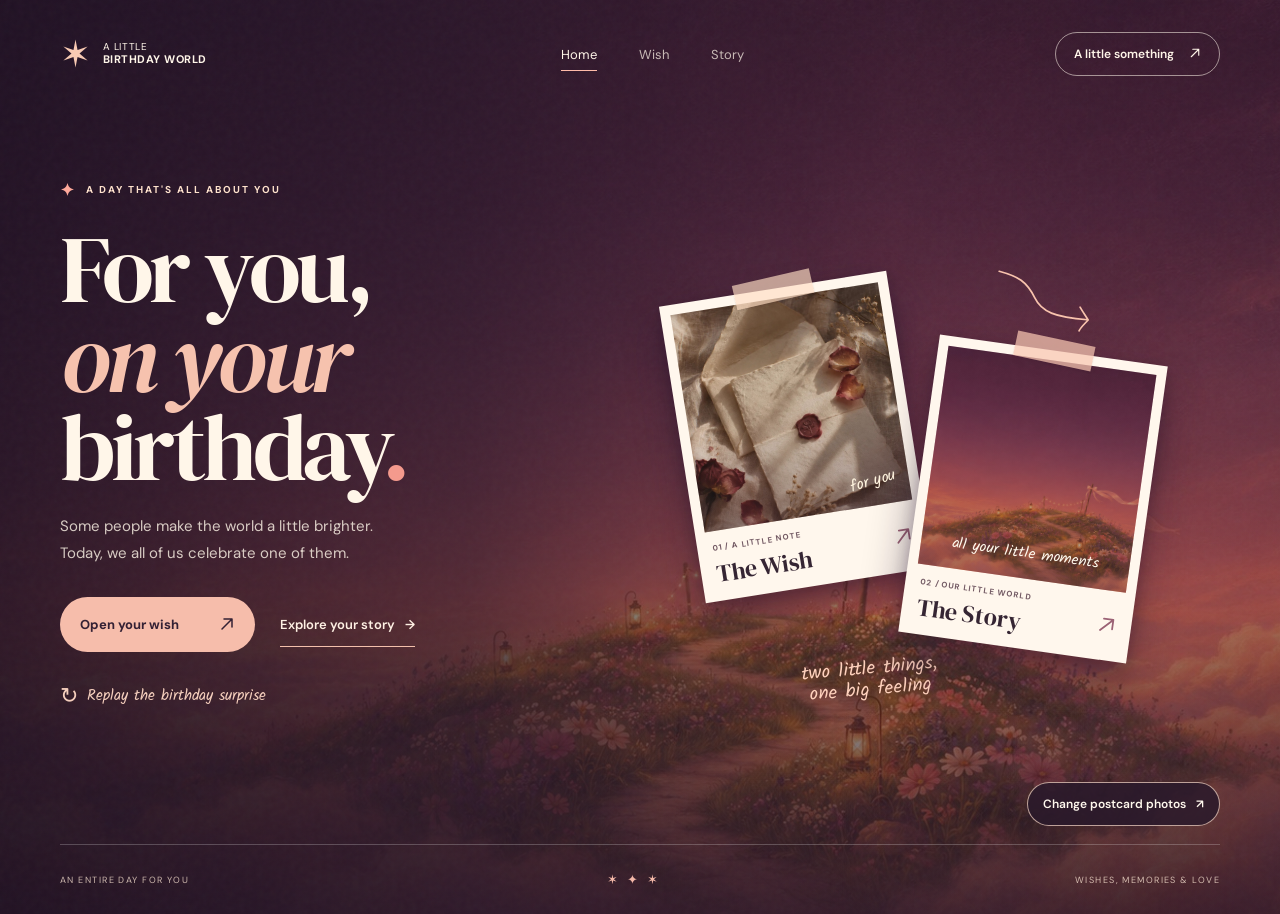
==== index.html @ e98e9b86 "Add birthday website" ====
<!doctype html>
<html lang="en">
<head>
  <meta charset="utf-8">
  <meta name="viewport" content="width=device-width, initial-scale=1">
  <meta name="theme-color" content="#251427">
  <meta name="description" content="A little birthday world, made for someone special.">
  <title>A Little Birthday World</title>
  <link rel="preconnect" href="https://fonts.googleapis.com">
  <link rel="preconnect" href="https://fonts.gstatic.com" crossorigin>
  <link href="https://fonts.googleapis.com/css2?family=DM+Serif+Display:ital@0;1&family=DM+Sans:wght@400;500;600;700&family=Kalam:wght@400;700&display=swap" rel="stylesheet">
  <script>
    // Show the opening film only on the first visit in this browser tab.
    try {
      if (sessionStorage.getItem('birthday-intro-polished-seen') !== 'yes') document.documentElement.classList.add('intro-pending');
    } catch (error) { document.documentElement.classList.add('intro-pending'); }
  </script>
  <link href="https://fonts.googleapis.com/css2?family=Noto+Sans+Devanagari:wght@400;600;700&display=swap" rel="stylesheet">
  <link rel="stylesheet" href="home/home.css">
  <link rel="stylesheet" href="shared/experience.css">
  <script src="home/home-content.js" defer></script>
  <script src="home/home.js" defer></script>
  <script src="home/vendor/jszip.min.js" defer></script>
  <script src="home/photo-editor.js" defer></script>
  <script src="shared/experience.js" defer></script>
</head>
<body class="page-home">
  <section class="intro-screen" id="intro-screen" role="dialog" aria-modal="true" aria-labelledby="intro-title">
    <div class="intro-backdrop" aria-hidden="true"></div>
    <video id="intro-video" class="intro-video" muted playsinline preload="auto" poster="home/assets/intro-poster.jpg" src="home/assets/intro.mp4" aria-label="A birthday cake video"></video>
    <div class="intro-shade" aria-hidden="true"></div>
    <div class="intro-slice-stage" id="intro-slice-stage" aria-hidden="true"><span class="intro-slice-line" id="intro-slice-line" hidden></span><svg class="slice-guide" viewBox="0 0 420 90" fill="none"><path d="M18 68C125 22 246 14 395 29"/><path d="M377 17L397 29L379 42"/></svg></div>
    <div class="intro-slice-prompt" id="intro-slice-prompt" aria-live="polite">
      <p data-home-text="introPrompt">Make a wish, then slice the cake.</p>
      <span data-home-text="introHint">Swipe or drag across the cake.</span>
      <button type="button" id="intro-cut-button" data-home-text="introCutButton">Or tap here to cut</button>
    </div>
    <div class="intro-topbar"><p id="intro-title" data-home-text="introTitle">A little birthday surprise</p><button type="button" class="intro-skip" id="intro-skip">Skip intro <span aria-hidden="true">→</span></button></div>
    <button type="button" class="intro-play" id="intro-play" hidden>Play the birthday video</button>
    <div class="intro-bottom"><button type="button" class="intro-sound" id="intro-sound" aria-pressed="false" data-home-text="soundOn">Turn sound on</button></div>
  </section>
  <div class="site-shell">
    <header class="topbar wrap">
      <a class="brand" href="index.html" aria-label="A Little Birthday World, home">
        <span class="brand-symbol" aria-hidden="true">✶</span>
        <span>A little<br><strong>birthday world</strong></span>
      </a>
      <nav class="main-nav" aria-label="Main navigation">
        <a class="current" href="index.html" aria-current="page">Home</a>
        <a href="wish/index.html">Wish</a>
        <a href="story/index.html">Story</a>
      </nav>
      <a class="top-link" href="wish/index.html">A little something <span aria-hidden="true"><svg class="arrow-icon" aria-hidden="true" viewBox="0 0 16 16"><path d="M3 13 13 3M5 3h8v8"/></svg></span></a>
    </header>

    <main class="hero wrap">
      <div class="hero-copy">
        <div class="eyebrow"><span class="sparkle">✦</span> <span data-home-text="heroLabel">A DAY THAT'S ALL ABOUT YOU</span></div>
        <h1 tabindex="-1"><span data-home-text="titleLine1">For you,</span><br><em data-home-text="titleLine2">on your</em><br><span data-home-text="titleLine3">birthday</span><span class="period">.</span></h1>
        <p><span data-home-text="messageLine1">Some people make the world a little brighter.</span><br class="desktop-break"> <span data-home-text="messageLine2">Today, we all of us celebrate one of them.</span></p>
        <div class="hero-actions"><a class="primary-button" href="wish/index.html"><span data-home-text="wishButton">Open your wish</span> <span aria-hidden="true"><svg class="arrow-icon" aria-hidden="true" viewBox="0 0 16 16"><path d="M3 13 13 3M5 3h8v8"/></svg></span></a><a class="story-link" href="story/index.html"><span data-home-text="storyButton">Explore your story</span> <span aria-hidden="true">→</span></a></div>
        <button class="replay-intro" id="replay-intro" type="button"><span class="replay-icon" aria-hidden="true">↻</span> <span data-home-text="replayButton">Replay the birthday surprise</span></button>
      </div>

      <div class="postcard-scene" aria-label="Choose a birthday page">
        <svg class="sketch-arrow" viewBox="0 0 140 90" fill="none" aria-hidden="true"><path d="M7 12c23 0 34 3 48 19 12 14 29 16 66 9M109 28c4 4 10 9 13 12-2 4-6 10-7 15" stroke="currentColor" stroke-width="2" stroke-linecap="round" stroke-linejoin="round"/></svg>
        <a class="postcard wish-card" href="wish/index.html" aria-label="Open the wish page">
          <span class="tape tape-one" aria-hidden="true"></span>
          <span class="card-picture wish-picture"><span class="mini-scribble" data-home-text="wishCardCaption">for you</span></span>
          <span class="postcard-bottom"><span><small>01 / A LITTLE NOTE</small><strong data-home-text="wishCardTitle">The Wish</strong></span><span class="card-arrow" aria-hidden="true"><svg class="arrow-icon" aria-hidden="true" viewBox="0 0 16 16"><path d="M3 13 13 3M5 3h8v8"/></svg></span></span>
        </a>
        <a class="postcard story-card" href="story/index.html" aria-label="Open the story page">
          <span class="tape tape-two" aria-hidden="true"></span>
          <span class="card-picture story-picture"><span class="photo-caption" data-home-text="storyCardCaption">all your little moments</span></span>
          <span class="postcard-bottom"><span><small>02 / OUR LITTLE WORLD</small><strong data-home-text="storyCardTitle">The Story</strong></span><span class="card-arrow" aria-hidden="true"><svg class="arrow-icon" aria-hidden="true" viewBox="0 0 16 16"><path d="M3 13 13 3M5 3h8v8"/></svg></span></span>
        </a>
        <span class="handwritten scene-footer">two little things,<br>one big feeling</span>
      </div>
    </main>
    <div class="postcard-tools wrap">
      <button type="button" class="edit-postcards" id="edit-postcards" aria-haspopup="dialog">Change postcard photos <span aria-hidden="true">↗</span></button>
    </div>
    <footer class="site-footer wrap"><span>AN ENTIRE DAY FOR YOU</span><span class="footer-center" aria-hidden="true">✶ &nbsp; ✦ &nbsp; ✶</span><span>WISHES, MEMORIES &amp; LOVE</span></footer>
  </div>
<dialog class="photo-editor" id="postcard-photo-editor" aria-labelledby="photo-editor-title">
  <div class="photo-editor-inner">
    <div class="photo-editor-heading">
      <div>
        <p class="photo-editor-kicker">MAKE IT YOURS</p>
        <h2 id="photo-editor-title">Add your photos</h2>
        <p>Choose photos for the two postcards. They will preview on this page.</p>
      </div>
      <button type="button" class="photo-editor-close" id="close-photo-editor" aria-label="Close photo editor">×</button>
    </div>
    <div class="photo-editor-grid">
      <div class="photo-choice">
        <img id="wish-photo-preview" src="home/assets/wish-card.jpg" alt="Preview of the Wish postcard photo">
        <label for="wish-photo-input">Wish postcard photo</label>
        <input type="file" id="wish-photo-input" accept="image/*">
      </div>
      <div class="photo-choice">
        <img id="story-photo-preview" src="home/assets/story-card.jpg" alt="Preview of the Story postcard photo">
        <label for="story-photo-input">Story postcard photo</label>
        <input type="file" id="story-photo-input" accept="image/*">
      </div>
    </div>
    <div class="photo-export">
      <h3>Make the photos visible to everyone</h3>
      <p>Select the updated website ZIP you downloaded from ChatGPT, then download a new ZIP with your photos. Upload that new ZIP to Vercel.</p>
      <label for="website-zip-input">Select your website ZIP</label>
      <input type="file" id="website-zip-input" accept=".zip,application/zip,application/x-zip-compressed">
      <button type="button" class="photo-export-button" id="download-photo-site">Download website with photos</button>
      <p class="photo-editor-status" id="photo-editor-status" role="status" aria-live="polite">Your photos stay on this device until you upload the new ZIP.</p>
    </div>
  </div>
</dialog>
</body>
</html>
---- home/home.css ----
:root{--ink:#2a1829;--cream:#fff6e9;--peach:#ffd1ae;--coral:#ef8c83;--plum:#251427;--display:'DM Serif Display',Georgia,serif;--sans:'DM Sans',Arial,sans-serif;--hand:'Kalam',cursive}*{box-sizing:border-box}html{min-height:100%;scroll-behavior:smooth}body{margin:0;background:var(--plum);color:var(--cream);font-family:var(--sans);font-feature-settings:"kern" 1,"liga" 1}a{color:inherit;text-decoration:none}a:focus-visible,button:focus-visible{outline:2px solid #ffd1ae;outline-offset:5px}.site-shell{min-height:100svh;position:relative;isolation:isolate;overflow:hidden;background-color:#352036;background-image:linear-gradient(90deg,rgba(29,16,34,.90) 0%,rgba(35,20,39,.72) 37%,rgba(38,22,41,.28) 70%,rgba(33,17,36,.38) 100%),linear-gradient(0deg,rgba(33,16,35,.78) 0%,transparent 35%,rgba(33,16,35,.28) 100%),url('assets/home-background.jpg');background-size:cover;background-position:center}.site-shell:after{position:absolute;content:"";inset:0;pointer-events:none;z-index:-1;background-image:url("data:image/svg+xml,%3Csvg viewBox='0 0 180 180' xmlns='http://www.w3.org/2000/svg'%3E%3Cfilter id='n'%3E%3CfeTurbulence type='fractalNoise' baseFrequency='.8' numOctaves='3' stitchTiles='stitch'/%3E%3C/filter%3E%3Crect width='100%25' height='100%25' filter='url(%23n)' opacity='.3'/%3E%3C/svg%3E");opacity:.11}.wrap{width:min(1300px,calc(100% - 120px));margin-inline:auto}.topbar{height:108px;display:flex;align-items:center;justify-content:space-between;gap:28px;position:relative;z-index:3}.brand{display:inline-flex;align-items:center;gap:11px;font-size:10px;letter-spacing:.06em;line-height:1.25;text-transform:uppercase;min-width:190px}.brand strong{font-size:11px;letter-spacing:.045em}.brand-symbol{font-size:37px;color:#f8cab3;line-height:1}.main-nav{display:flex;align-items:center;gap:42px;font-size:13px}.main-nav a{opacity:.72;position:relative;padding:12px 0;transition:opacity .2s}.main-nav a:hover,.main-nav a.current{opacity:1}.main-nav a.current:after{content:"";position:absolute;left:0;right:0;bottom:5px;height:1px;background:#ffbba9}.top-link{border:1px solid rgba(255,246,233,.55);border-radius:100px;padding:13px 18px;font-size:12px;font-weight:600;white-space:nowrap;transition:background .2s,color .2s}.top-link span{margin-left:12px}.top-link:hover{background:var(--cream);color:var(--ink)}.hero{min-height:calc(100svh - 178px);display:grid;grid-template-columns:1fr 1fr;align-items:center;position:relative;padding-block:34px 75px}.hero-copy{position:relative;z-index:1}.eyebrow{display:flex;align-items:center;gap:10px;font-size:10px;font-weight:700;letter-spacing:.2em;color:#ffe3cd}.sparkle{font-size:17px;color:#ffa99b}.hero h1{font:400 clamp(68px,7.4vw,112px)/.94 var(--display);letter-spacing:-.045em;margin:24px 0 21px;text-wrap:balance}.hero h1 em{font-weight:400;color:#f6c2ae}.period{color:#f49a8d}.hero-copy>p{font-size:15px;line-height:1.8;color:rgba(255,246,233,.8);margin:0 0 30px}.primary-button{display:inline-flex;align-items:center;justify-content:space-between;min-width:195px;gap:25px;background:#f6bdab;color:#342134;border-radius:100px;padding:17px 20px;font-size:13px;font-weight:700;transition:transform .22s,background .22s,box-shadow .22s}.primary-button:hover{transform:translateY(-3px);background:#ffd4c3;box-shadow:0 10px 25px #1d0c274a}.primary-button span{font-size:16px}.small-note{font:400 16px var(--hand);color:#f7c7b2;margin-top:35px;transform:rotate(-2deg);transform-origin:left}.small-note span{font-size:17px;margin-right:6px}.postcard-scene{height:520px;position:relative;max-width:610px;width:100%;justify-self:end}.handwritten{font-family:var(--hand);line-height:1.13;color:#ffd2be}.scene-note{position:absolute;top:10px;right:2%;font-size:22px;transform:rotate(7deg);text-align:center}.sketch-arrow{position:absolute;top:85px;right:20%;width:120px;color:#f8c3ad;transform:rotate(15deg)}.postcard{display:block;position:absolute;width:230px;padding:10px 10px 0;background:#fff7ed;color:#352533;box-shadow:0 24px 38px rgba(28,12,31,.38),0 4px 10px #1e10202e;transition:transform .25s,box-shadow .25s;transform-origin:center;z-index:1}.postcard:hover{z-index:3;box-shadow:0 28px 42px rgba(28,12,31,.5)}.wish-card{top:98px;left:7%;transform:rotate(-9deg)}.wish-card:hover{transform:rotate(-3deg) translateY(-10px)}.story-card{top:160px;left:48%;transform:rotate(8deg)}.story-card:hover{transform:rotate(3deg) translateY(-10px)}.card-picture{height:220px;display:flex;align-items:center;justify-content:center;overflow:hidden;position:relative}.wish-picture{background:radial-gradient(circle at 44% 37%,#efb19c 0%,#d27b80 52%,#8d536d 100%)}.wish-picture:before,.wish-picture:after{content:"";position:absolute;border:1px solid #ffe6ce99;border-radius:50%;width:160px;height:160px}.wish-picture:after{width:184px;height:184px;opacity:.4}.card-star{font-size:112px;line-height:1;color:#ffe8d0;transform:rotate(11deg)}.mini-scribble{position:absolute;bottom:12px;right:12px;font:16px var(--hand);transform:rotate(-8deg);color:#fff4df}.story-picture{background:linear-gradient(180deg,rgba(83,45,68,.18),rgba(53,30,49,.42)),url('assets/story-card.jpg') center 60%/cover,#aa777d}.photo-caption{position:absolute;bottom:13px;left:0;width:100%;font:15px var(--hand);text-align:center;color:#fff8ec}.postcard-bottom{height:70px;display:flex;align-items:center;justify-content:space-between;padding:0 5px}.postcard-bottom span:first-child{display:flex;flex-direction:column;gap:4px}.postcard-bottom small{font-size:8px;letter-spacing:.11em;font-weight:700;color:#957b80}.postcard-bottom strong{font:400 24px var(--display)}.card-arrow{font-size:19px;color:#9b6275}.tape{position:absolute;z-index:2;width:79px;height:25px;top:-12px;left:calc(50% - 39px);background:#ffdec4a8;box-shadow:0 1px 2px #2715221c;transform:rotate(-4deg)}.tape-two{background:#f9c7b2b8;transform:rotate(4deg)}.scene-footer{position:absolute;bottom:7px;left:28%;font-size:19px;transform:rotate(-5deg);text-align:center}.scene-footer span{font-family:Georgia;font-size:24px}.site-footer{height:70px;border-top:1px solid #ffffff38;display:flex;align-items:center;justify-content:space-between;font-size:9px;letter-spacing:.16em;color:#ffead8c2}.footer-center{color:#f5b9a9;font-size:13px;letter-spacing:0}
@media(max-width:900px){.wrap{width:min(100% - 52px,700px)}.topbar{height:90px}.brand{min-width:auto}.main-nav{gap:23px}.top-link{display:none}.hero{min-height:auto;padding-top:56px;padding-bottom:75px;grid-template-columns:1fr}.hero h1{font-size:clamp(62px,11vw,94px)}.postcard-scene{margin:45px auto 0;justify-self:center;width:min(100%,560px);height:490px}.site-shell{background-image:linear-gradient(180deg,rgba(29,16,34,.8),rgba(35,20,39,.42) 58%,rgba(33,16,35,.73)),url('assets/home-background.jpg');background-position:center;background-size:cover}.scene-note{right:7%}.site-footer{height:70px}}
@media(max-width:520px){.wrap{width:calc(100% - 38px)}.topbar{height:78px;gap:12px}.brand{font-size:8px;gap:7px}.brand strong{font-size:9px}.brand-symbol{font-size:29px}.main-nav{gap:19px;font-size:12px}.hero{padding-top:56px;padding-bottom:55px}.hero h1{font-size:clamp(60px,15.3vw,82px);margin:20px 0}.hero-copy>p{font-size:14px;line-height:1.7}.desktop-break{display:none}.eyebrow{font-size:9px;letter-spacing:.15em}.small-note{margin-top:26px}.postcard-scene{height:390px;margin-top:28px}.postcard{width:44%;padding:8px 8px 0}.card-picture{height:auto;aspect-ratio:1 / 1.05}.wish-card{top:73px;left:5%}.story-card{top:118px;left:50%}.card-star{font-size:85px}.wish-picture:before{width:75%;height:auto;aspect-ratio:1}.wish-picture:after{width:88%;height:auto;aspect-ratio:1}.postcard-bottom{height:57px}.postcard-bottom strong{font-size:20px}.postcard-bottom small{font-size:7px}.scene-note{top:1px;right:3%;font-size:17px}.sketch-arrow{width:84px;top:61px;right:22%}.scene-footer{bottom:0;left:20%;font-size:16px}.site-footer{font-size:7px;letter-spacing:.1em}.footer-center{font-size:10px}}
@media(max-width:350px){.main-nav{gap:12px}.postcard-scene{height:365px}.scene-footer{bottom:6px}}
@media(prefers-reduced-motion:reduce){*,*:before,*:after{scroll-behavior:auto!important;transition:none!important;animation:none!important}.postcard:hover,.primary-button:hover{transform:none}}

.arrow-icon{display:inline-block;width:1em;height:1em;vertical-align:-.12em;fill:none;stroke:currentColor;stroke-width:1.5;stroke-linecap:round;stroke-linejoin:round}

/* Opening film */
html.intro-pending{overflow:hidden}
.intro-screen{display:none;position:fixed;inset:0;z-index:100;overflow:hidden;background:#211323;color:#fff7ec;opacity:1;transition:opacity .35s ease}
html.intro-pending .intro-screen{display:block}
.intro-screen.is-leaving{opacity:0;pointer-events:none}
.intro-backdrop{position:absolute;inset:-32px;background:#211323 url('assets/intro-poster.jpg') center/cover;filter:blur(24px) brightness(.35);transform:scale(1.05)}
.intro-video{position:absolute;inset:0;width:100%;height:100%;object-fit:contain}
.intro-shade{position:absolute;inset:0;pointer-events:none;background:linear-gradient(180deg,rgba(31,17,32,.72) 0%,transparent 23%,transparent 69%,rgba(31,17,32,.72) 100%)}
.intro-topbar,.intro-bottom{position:absolute;left:max(32px,env(safe-area-inset-left));right:max(32px,env(safe-area-inset-right));display:flex;align-items:center;justify-content:space-between;gap:20px}
.intro-topbar{top:max(24px,env(safe-area-inset-top))}.intro-bottom{bottom:max(25px,env(safe-area-inset-bottom))}
.intro-topbar p{margin:0;font:400 21px var(--display);letter-spacing:.005em;text-shadow:0 1px 9px #211323}.intro-bottom p{margin:0;color:#fff5e9;font:18px var(--hand);text-shadow:0 1px 8px #211323}
.intro-screen button{font:600 12px var(--sans);color:#fff8ef;cursor:pointer;min-height:44px;transition:background .2s,color .2s,opacity .2s}
.intro-skip,.intro-sound{padding:11px 17px;border:1px solid rgba(255,248,239,.8);border-radius:99px;background:rgba(33,19,35,.65)}
.intro-skip{white-space:nowrap}.intro-skip span{margin-left:8px}.intro-skip:hover,.intro-sound:hover{background:#fff8ef;color:#30202f}
.intro-play{position:absolute;left:50%;top:50%;transform:translate(-50%,-50%);border:0;border-radius:99px;padding:15px 23px;background:#f6bdab;color:#342134!important;box-shadow:0 8px 30px #1a0d2099;white-space:nowrap}
.intro-play[hidden]{display:none}.intro-screen button:focus-visible{outline:2px solid #ffd1ae;outline-offset:5px}
@media(max-width:600px){.intro-topbar,.intro-bottom{left:max(19px,env(safe-area-inset-left));right:max(19px,env(safe-area-inset-right))}.intro-topbar{top:max(18px,env(safe-area-inset-top))}.intro-bottom{bottom:max(20px,env(safe-area-inset-bottom))}.intro-topbar{gap:8px}.intro-topbar p{font-size:clamp(13px,4vw,16px)}.intro-bottom p{font-size:15px}.intro-skip,.intro-sound{padding:10px 14px}.intro-screen button{font-size:11px}}
@media(prefers-reduced-motion:reduce){.intro-screen,.intro-screen button{transition:none}}

/* The slice area follows the actual 16:9 video, including phone letterboxing. */
.intro-slice-stage{position:absolute;left:50%;top:50%;width:min(100%,177.7778vh);height:min(100%,56.25vw);transform:translate(-50%,-50%);touch-action:none;cursor:crosshair}
.intro-slice-stage[hidden],.intro-slice-prompt[hidden],.intro-slice-line[hidden]{display:none}
.intro-slice-line{position:absolute;left:0;top:0;height:4px;border-radius:10px;background:#fff8ed;box-shadow:0 2px 10px #5d2a4080;transform-origin:left center;pointer-events:none}
.intro-slice-prompt{position:absolute;bottom:max(88px,10vh);left:50%;transform:translateX(-50%);width:min(340px,calc(100% - 36px));padding:15px 18px 10px;text-align:center;color:#fff8ef;background:rgba(36,20,35,.88);border-radius:15px;box-shadow:0 10px 28px #1c0e2166}
.intro-slice-prompt p{margin:0 0 4px;font:400 20px/1.2 var(--display)}
.intro-slice-prompt>span{display:block;font:13px/1.4 var(--sans);color:#fce8dd}
.intro-slice-prompt button{background:transparent;border:0;border-bottom:1px solid #efb5a5;border-radius:0;margin-top:4px;padding:8px 4px;color:#ffd0bd;font-size:12px}
.intro-slice-prompt button:hover{color:#fff;background:transparent}
@media(max-width:600px){.intro-slice-prompt{bottom:max(82px,10vh);padding:12px 14px 8px}.intro-slice-prompt p{font-size:18px}.intro-slice-prompt>span{font-size:12px}}
@media(max-height:480px){.intro-slice-prompt{bottom:58px;padding:7px 12px;width:min(320px,calc(100% - 36px))}.intro-slice-prompt p{font-size:16px;margin:0}.intro-slice-prompt>span{font-size:11px}.intro-slice-prompt button{min-height:32px;padding:4px;margin:0}}
@media(min-width:1100px) and (min-height:600px){.intro-slice-prompt{left:auto;right:max(32px,4vw);bottom:max(110px,14vh);transform:none}}
@media(max-height:480px){
  .intro-bottom p{visibility:hidden}
  .intro-slice-prompt{left:19px;bottom:13px;transform:none;width:calc(100% - 150px);padding:0;text-align:left;background:transparent;box-shadow:none}
  .intro-slice-prompt p{font-size:13px;line-height:1.2}
  .intro-slice-prompt>span{font-size:10px;line-height:1.3}
  .intro-slice-prompt button{min-height:30px;padding:3px 0;font-size:10px}
}
@media(max-height:480px){.intro-slice-prompt{padding:5px 8px;background:rgba(32,17,31,.92);border-radius:8px;bottom:10px}}
@media(max-height:480px){.intro-slice-prompt button{font-size:11px;min-height:44px}}
.primary-button [data-home-text]{font-size:13px}

/* The intro sound control stays at the right without the former bottom text. */
.intro-bottom{justify-content:flex-end}

/* Photo controls and their editor live in the home section. */
.postcard-tools{display:flex;justify-content:flex-end;margin-top:-48px;margin-bottom:18px;position:relative;z-index:4}
.edit-postcards{min-height:44px;padding:9px 15px;border:1px solid #f6d6c5b8;border-radius:999px;background:#2a192bd9;color:#fff8ed;font:600 12px var(--sans);cursor:pointer}
.edit-postcards span{padding-left:7px}.edit-postcards:hover{background:#fff2e4;color:#382638}
.photo-editor{width:min(740px,calc(100% - 32px));max-height:min(900px,calc(100dvh - 32px));overflow:auto;padding:0;border:0;border-radius:16px;background:#fffaf6;color:#342330;box-shadow:0 25px 75px #15091ba8;font-family:var(--sans)}
.photo-editor::backdrop{background:rgba(24,12,26,.82)}
.photo-editor-inner{padding:30px}
.photo-editor-heading{display:flex;align-items:flex-start;justify-content:space-between;gap:20px}
.photo-editor-kicker{margin:0 0 7px;color:#86525b;font-size:10px;font-weight:700;letter-spacing:.13em}
.photo-editor-heading h2{margin:0;font:400 37px/1.1 var(--display);letter-spacing:-.02em}
.photo-editor-heading p:not(.photo-editor-kicker){max-width:500px;color:#644d58;font-size:14px;line-height:1.55}
.photo-editor-close{flex:none;display:grid;place-items:center;width:44px;height:44px;border:1px solid #d9bdba;border-radius:50%;background:transparent;color:#533843;cursor:pointer;font:30px/1 var(--sans)}
.photo-editor-close:hover{background:#f4e5e0}
.photo-editor-grid{display:grid;grid-template-columns:1fr 1fr;gap:18px;margin:20px 0 26px}
.photo-choice img{display:block;width:100%;height:190px;object-fit:cover;border-radius:10px;background:#ebdcd4}
.photo-choice label,.photo-export label{display:block;margin:12px 0 6px;color:#3f2937;font-size:13px;font-weight:700}
.photo-editor input[type=file]{display:block;width:100%;color:#604a55;font:12px/1.4 var(--sans)}
.photo-editor input[type=file]::file-selector-button{min-height:38px;margin:0 8px 4px 0;padding:7px 11px;border:1px solid #bd9798;border-radius:7px;background:#fff;color:#4b2d3b;font:600 12px var(--sans);cursor:pointer}
.photo-export{padding-top:21px;border-top:1px solid #e2d0ca}
.photo-export h3{margin:0 0 6px;font:400 24px/1.2 var(--display)}
.photo-export p{margin:0 0 12px;color:#604a55;font-size:13px;line-height:1.55}
.photo-export-button{min-height:44px;margin-top:13px;padding:11px 16px;border:0;border-radius:999px;background:#5a3349;color:#fffaf5;font:700 13px var(--sans);cursor:pointer}
.photo-export-button:hover{background:#75455d}.photo-export-button:disabled{opacity:.55;cursor:wait}
.photo-editor-status{min-height:20px;margin:10px 0 0!important;color:#71515c!important}
.photo-editor-status.is-error{color:#9a2837!important}
.photo-editor :focus-visible,.edit-postcards:focus-visible{outline:2px solid #964d5d;outline-offset:3px}
@media(max-width:900px){.postcard-tools{margin-top:-55px;margin-bottom:18px}}
@media(max-width:520px){.postcard-tools{margin-top:-40px;justify-content:center}.photo-editor-inner{padding:21px}.photo-editor-heading h2{font-size:30px}.photo-editor-grid{gap:12px}.photo-choice img{height:145px}.photo-editor input[type=file]::file-selector-button{display:block}.photo-export-button{width:100%}}
@media(max-width:360px){.photo-choice img{height:120px}.photo-editor-inner{padding:17px}}
/* Allow the upload controls to shrink inside the two-column mobile layout. */
.photo-choice,.photo-editor input[type=file]{min-width:0}
---- shared/experience.css ----
/* Shared finishing touches; each page keeps its own HTML, CSS, and JavaScript. */
:root{--motion-ease:cubic-bezier(.22,.78,.24,1)}
html{scroll-behavior:smooth}body{transition:opacity .26s var(--motion-ease),transform .26s var(--motion-ease)}
html.page-is-leaving body{opacity:0;transform:translateY(8px)}
::selection{background:#e7b3a8;color:#30202f}
.main-nav a{min-height:44px;display:inline-flex;align-items:center}
.main-nav a:after{transition:transform .25s var(--motion-ease);transform-origin:left}
.main-nav a:not(.current):after{content:"";position:absolute;left:0;right:0;bottom:5px;height:1px;background:currentColor;transform:scaleX(0)}
.main-nav a:not(.current):hover:after,.main-nav a:not(.current):focus-visible:after{transform:scaleX(1)}
.reveal-await{opacity:0;transform:translateY(24px)}
.reveal-in{opacity:1;transform:translateY(0);transition:opacity .7s var(--motion-ease),transform .7s var(--motion-ease)}
.page-wish main,.page-story main{animation:page-arrive .65s var(--motion-ease) both}
@keyframes page-arrive{from{opacity:.8;transform:translateY(9px)}to{opacity:1;transform:translateY(0)}}

/* Home: two distinct invitations and tactile postcards. */
.page-home .hero-actions{display:flex;align-items:center;gap:25px;flex-wrap:wrap}
.page-home .story-link{display:inline-flex;align-items:center;gap:10px;min-height:44px;color:#fff1e4;font-size:13px;font-weight:600;border-bottom:1px solid #f3c0ac;transition:gap .2s,color .2s}
.page-home .story-link:hover{gap:16px;color:white}
.page-home .replay-intro{display:inline-flex;align-items:center;gap:9px;min-height:44px;margin-top:22px;padding:0;border:0;background:none;color:#f5cfbd;cursor:pointer;font:400 15px var(--hand);text-align:left;transition:color .2s}
.page-home .replay-intro:hover{color:#fff8ef}.page-home .replay-intro:focus-visible{outline:2px solid #ffd1ae;outline-offset:4px}
.replay-icon{font:22px/1 Georgia,serif}
.page-home .wish-picture{background:linear-gradient(180deg,transparent 55%,#34223355),url('../home/assets/wish-card.jpg') center 49%/cover,#a9817c}
.page-home .wish-picture:before,.page-home .wish-picture:after{display:none}
.page-home .postcard{box-shadow:0 22px 42px #1b0d2a70,0 5px 15px #1c0b2438;transition:transform .35s var(--motion-ease),box-shadow .35s var(--motion-ease)}
.page-home .postcard-bottom small{color:#725963}
.page-home .postcard:active{filter:brightness(.96)}
.page-home .site-shell.site-arrived .hero-copy{animation:opening-copy .8s var(--motion-ease) both}
.page-home .site-shell.site-arrived .postcard-scene{animation:opening-cards 1s var(--motion-ease) .08s both}
@keyframes opening-copy{from{opacity:.35;transform:translateY(18px)}to{opacity:1;transform:translateY(0)}}
@keyframes opening-cards{from{opacity:.4;transform:translateY(22px) scale(.97)}to{opacity:1;transform:translateY(0) scale(1)}}
@media(hover:hover){.page-home .postcard:hover,.page-home .postcard:focus-visible{z-index:3;transform:perspective(900px) translateY(-13px) rotate(0deg) rotateX(var(--tilt-x,0deg)) rotateY(var(--tilt-y,0deg)) scale(1.025);box-shadow:0 32px 50px #170a256e}}

/* A short, subtle guide and celebratory response make the cake gesture legible. */
.slice-guide{position:absolute;left:31%;top:52%;width:38%;height:auto;pointer-events:none;overflow:visible;opacity:.72;filter:drop-shadow(0 1px 4px #5c3845);animation:guide-breathe 2.2s var(--motion-ease) 3 both}
.slice-guide path{stroke:#fff8ed;stroke-width:3;stroke-linecap:round;stroke-linejoin:round;stroke-dasharray:8 10}
.intro-slice-stage.is-slicing .slice-guide{opacity:0;animation:none}
@keyframes guide-breathe{0%,100%{opacity:.28;transform:translateX(-5px)}50%{opacity:.88;transform:translateX(9px)}}
.intro-burst{position:fixed;z-index:5;width:1px;height:1px;pointer-events:none}
.intro-burst span{position:absolute;width:7px;height:7px;border-radius:50%;background:var(--spark-color,#ffe5ce);animation:little-burst .9s cubic-bezier(.16,.7,.25,1) both}
@keyframes little-burst{0%{opacity:1;transform:translate(0,0) scale(.35)}70%{opacity:1}100%{opacity:0;transform:translate(var(--spark-x),var(--spark-y)) scale(1)}}

/* Wish: letter imagery, warm paper, and notes that unfold on request. */
.page-wish .photo-art{background:linear-gradient(#442a3b05,#442a3b1f),url('../wish/assets/wish-photo.jpg') center 52%/cover,#b8777a}
.page-wish .photo-card{box-shadow:0 20px 48px #432d3030}
.page-wish .letter{background:#fffaf5;box-shadow:0 18px 52px #5635431c}
.page-wish .letter:before{width:3px;background:#dba39b}
.page-wish .letter-stamp{background:#f7e4dd;transition:transform .35s var(--motion-ease),background .35s}
.page-wish .letter:hover .letter-stamp{transform:rotate(-9deg) scale(1.05);background:#f3d4cc}
.little-notes{max-width:1030px;display:grid;grid-template-columns:.85fr 1.15fr;gap:80px;align-items:start;margin-bottom:105px;padding-top:5px}
.little-notes-intro .notes-kicker{margin:0 0 15px;color:#9b626b;font-size:10px;font-weight:700;letter-spacing:.14em}
.little-notes-intro h2{margin:0;font:400 48px/.98 var(--display);letter-spacing:-.025em}
.little-notes-intro h2 em{font-weight:400;color:#b66f74}
.little-notes-intro>p:last-child{max-width:255px;color:#6d5963;font-size:14px;line-height:1.7}
.note-stack{border-bottom:1px solid #d9c3bc}
.love-note{border-top:1px solid #d9c3bc}
.love-note summary{min-height:76px;list-style:none;display:grid;grid-template-columns:105px 1fr 30px;gap:12px;align-items:center;cursor:pointer}
.love-note summary::-webkit-details-marker{display:none}
.love-note summary:focus-visible{outline:2px solid #a85663;outline-offset:3px}
.note-label{color:#8d6268;font-size:10px;letter-spacing:.11em;font-weight:700}
.note-name{font:400 23px var(--display);color:#402737}
.note-plus{width:30px;height:30px;border:1px solid #c99b98;border-radius:50%;display:grid;place-items:center;color:#a66069;font:22px/1 var(--sans);transition:transform .25s var(--motion-ease),background .25s}
.love-note[open] .note-plus{transform:rotate(45deg);background:#f3d9d1}
.love-note>p{max-width:380px;margin:0 0 25px 117px;color:#6b5660;font-size:14px;line-height:1.7;animation:note-in .3s var(--motion-ease) both}
@keyframes note-in{from{opacity:.4;transform:translateY(-5px)}to{opacity:1;transform:translateY(0)}}

/* Story: make the chapters feel like a quiet timeline. */
.page-story .video-frame{box-shadow:0 22px 50px #42233230}
.page-story .memory{transition:transform .25s var(--motion-ease),border-color .25s}
.page-story .memory:hover{transform:translateX(6px);border-color:#be8e89}
.page-story .memory-number{display:grid;place-items:center;width:29px;height:29px;padding:0;border:1px solid #d2a9a1;border-radius:50%;font-size:9px;background:#fcf4ea;color:#91636a}
.page-story .memory-mark{color:#ae6f75}
.page-story .end-note{background:#eec8ba}
@media(max-width:900px){.little-notes{gap:35px}.little-notes-intro h2{font-size:42px}}
@media(max-width:620px){.page-home .hero-actions{gap:12px 20px}.page-home .replay-intro{margin-top:18px}.little-notes{display:block;margin-bottom:70px}.little-notes-intro{margin-bottom:27px}.little-notes-intro h2{font-size:39px}.love-note summary{grid-template-columns:85px 1fr 30px;gap:8px}.note-name{font-size:21px}.love-note>p{margin-left:93px}.slice-guide{left:26%;width:48%;top:53%}}
@media(max-width:360px){.page-home .hero-actions{gap:4px 14px}.page-home .story-link{font-size:12px}.love-note summary{grid-template-columns:74px 1fr 28px}.note-label{font-size:9px}.note-name{font-size:19px}.love-note>p{margin-left:82px}}
@media(prefers-reduced-motion:reduce){html{scroll-behavior:auto}body,.reveal-in,.main-nav a:after,.page-home .postcard,.page-story .memory{transition:none!important}.reveal-await{opacity:1;transform:none}.page-wish main,.page-story main,.page-home .site-shell.site-arrived .hero-copy,.page-home .site-shell.site-arrived .postcard-scene,.love-note>p{animation:none}.slice-guide{animation:none;opacity:.65}.intro-burst{display:none}.page-story .memory:hover{transform:none}.page-home .postcard:hover,.page-home .postcard:focus-visible{transform:none}}
/* The heading receives programmatic focus after the intro; controls keep visible focus rings. */
.page-home .hero h1:focus{outline:none}
.story-discover{display:inline-flex;align-items:center;gap:12px;min-height:44px;margin-top:12px;color:#fff6e9;border-bottom:1px solid #f2b9a8;font-size:13px;font-weight:600;transition:gap .2s var(--motion-ease)}
.story-discover:hover{gap:18px}#film-title{scroll-margin-top:24px}
@media(prefers-reduced-motion:reduce){.story-discover{transition:none}}
.note-label{font-size:11px;letter-spacing:.06em}
@media(max-width:620px){.brand,.brand strong{font-size:10px}}
@media(max-width:360px){.love-note summary{grid-template-columns:78px 1fr 28px}.love-note>p{margin-left:86px}}

/* Hindi and other Devanagari text falls back to this font when available. */
:root{--display:'DM Serif Display','Noto Sans Devanagari',Georgia,serif;--sans:'DM Sans','Noto Sans Devanagari',Arial,sans-serif}
.letter p,.love-note>p{white-space:pre-line}
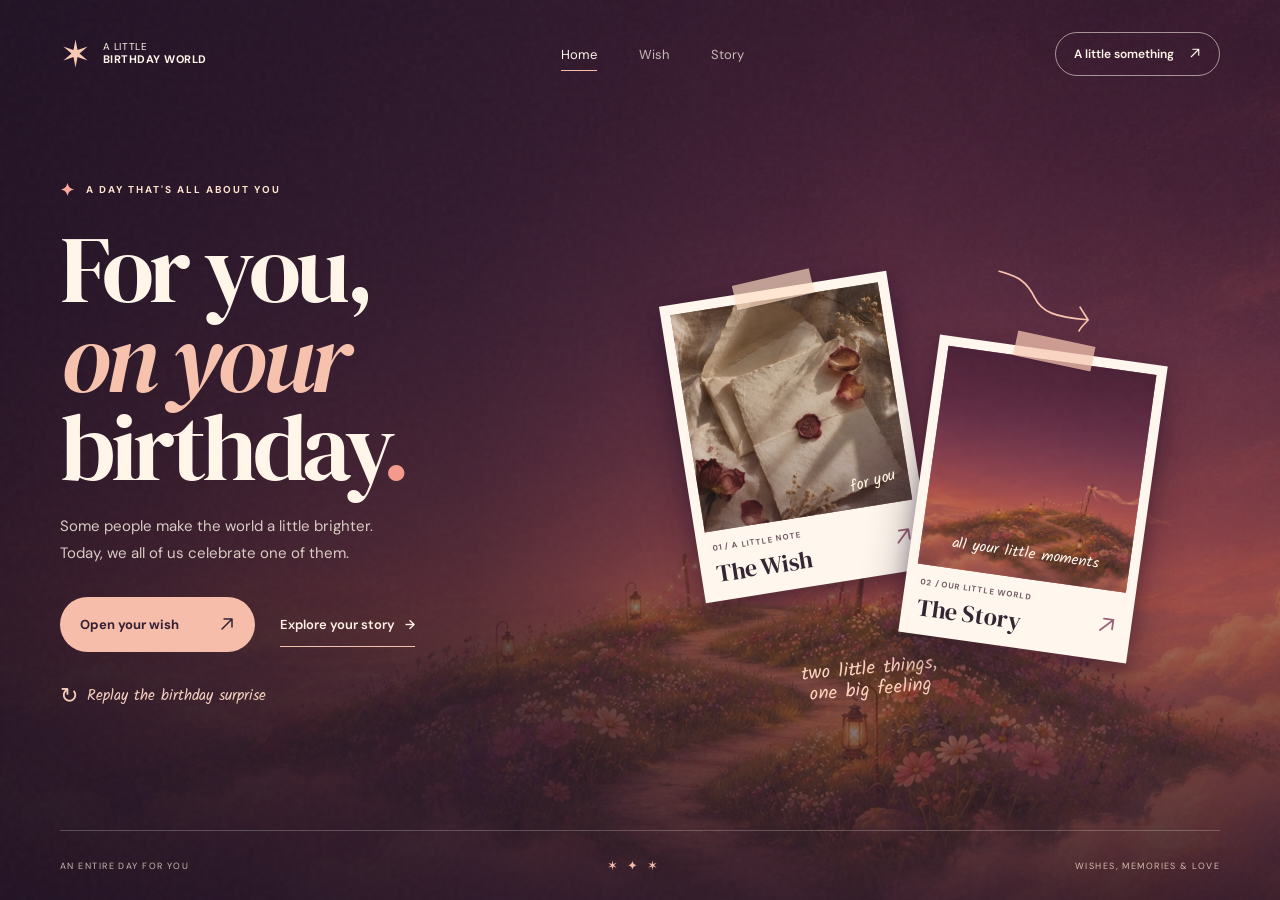
==== commit bc54a5d4: "Make birthday website fixed for Vaidehi" ====
--- a/index.html
+++ b/index.html
@@ -20,8 +20,6 @@
   <link rel="stylesheet" href="shared/experience.css">
   <script src="home/home-content.js" defer></script>
   <script src="home/home.js" defer></script>
-  <script src="home/vendor/jszip.min.js" defer></script>
-  <script src="home/photo-editor.js" defer></script>
   <script src="shared/experience.js" defer></script>
 </head>
 <body class="page-home">
@@ -77,42 +75,8 @@
         <span class="handwritten scene-footer">two little things,<br>one big feeling</span>
       </div>
     </main>
-    <div class="postcard-tools wrap">
-      <button type="button" class="edit-postcards" id="edit-postcards" aria-haspopup="dialog">Change postcard photos <span aria-hidden="true">↗</span></button>
-    </div>
     <footer class="site-footer wrap"><span>AN ENTIRE DAY FOR YOU</span><span class="footer-center" aria-hidden="true">✶ &nbsp; ✦ &nbsp; ✶</span><span>WISHES, MEMORIES &amp; LOVE</span></footer>
   </div>
-<dialog class="photo-editor" id="postcard-photo-editor" aria-labelledby="photo-editor-title">
-  <div class="photo-editor-inner">
-    <div class="photo-editor-heading">
-      <div>
-        <p class="photo-editor-kicker">MAKE IT YOURS</p>
-        <h2 id="photo-editor-title">Add your photos</h2>
-        <p>Choose photos for the two postcards. They will preview on this page.</p>
-      </div>
-      <button type="button" class="photo-editor-close" id="close-photo-editor" aria-label="Close photo editor">×</button>
-    </div>
-    <div class="photo-editor-grid">
-      <div class="photo-choice">
-        <img id="wish-photo-preview" src="home/assets/wish-card.jpg" alt="Preview of the Wish postcard photo">
-        <label for="wish-photo-input">Wish postcard photo</label>
-        <input type="file" id="wish-photo-input" accept="image/*">
-      </div>
-      <div class="photo-choice">
-        <img id="story-photo-preview" src="home/assets/story-card.jpg" alt="Preview of the Story postcard photo">
-        <label for="story-photo-input">Story postcard photo</label>
-        <input type="file" id="story-photo-input" accept="image/*">
-      </div>
-    </div>
-    <div class="photo-export">
-      <h3>Make the photos visible to everyone</h3>
-      <p>Select the updated website ZIP you downloaded from ChatGPT, then download a new ZIP with your photos. Upload that new ZIP to Vercel.</p>
-      <label for="website-zip-input">Select your website ZIP</label>
-      <input type="file" id="website-zip-input" accept=".zip,application/zip,application/x-zip-compressed">
-      <button type="button" class="photo-export-button" id="download-photo-site">Download website with photos</button>
-      <p class="photo-editor-status" id="photo-editor-status" role="status" aria-live="polite">Your photos stay on this device until you upload the new ZIP.</p>
-    </div>
-  </div>
-</dialog>
+
 </body>
 </html>
